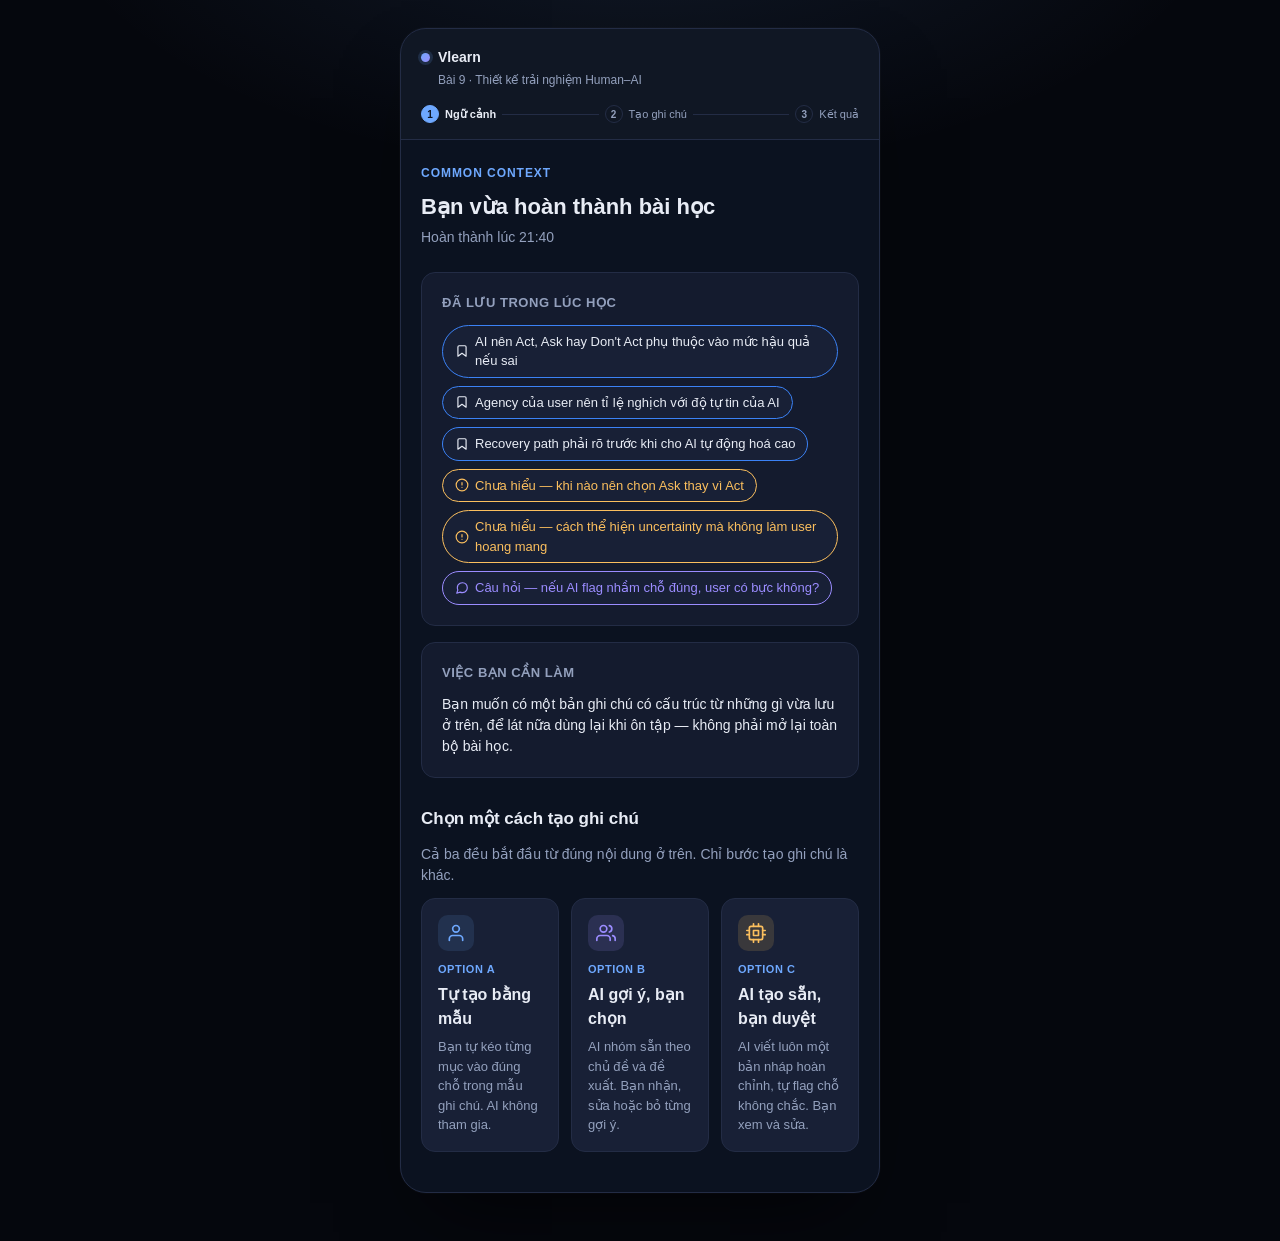
==== prototype-abc/prototype/index.html @ d4007edc "prototype" ====
<!DOCTYPE html>
<html lang="vi">
<head>
<meta charset="UTF-8">
<meta name="viewport" content="width=device-width, initial-scale=1.0">
<title>AI Notes — Common Context</title>
<link rel="stylesheet" href="style.css">
</head>
<body>
<div class="page-shell">
  <div class="topbar">
    <div class="topbar-brand"><span class="dot"></span> Vlearn</div>
    <div class="topbar-lesson">Bài 9 · Thiết kế trải nghiệm Human–AI</div>
    <div class="stepper">
      <div class="step active"><span class="num">1</span> Ngữ cảnh</div>
      <div class="step-line"></div>
      <div class="step"><span class="num">2</span> Tạo ghi chú</div>
      <div class="step-line"></div>
      <div class="step"><span class="num">3</span> Kết quả</div>
    </div>
  </div>
<div class="wrap">
  <div class="eyebrow" style="margin-top:20px;">Common context</div>
  <h1>Bạn vừa hoàn thành bài học</h1>
  <p class="sub">Hoàn thành lúc 21:40</p>

  <div class="card">
    <div class="card-title">Đã lưu trong lúc học</div>
    <div class="chip-row" id="fixture-chips">
      <span class="chip highlight">
        <svg class="icon" viewBox="0 0 24 24" fill="none" stroke="currentColor" stroke-width="2" stroke-linecap="round" stroke-linejoin="round"><path d="M19 21l-7-5-7 5V5a2 2 0 0 1 2-2h10a2 2 0 0 1 2 2z"/></svg>
        AI nên Act, Ask hay Don't Act phụ thuộc vào mức hậu quả nếu sai</span>
      <span class="chip highlight">
        <svg class="icon" viewBox="0 0 24 24" fill="none" stroke="currentColor" stroke-width="2" stroke-linecap="round" stroke-linejoin="round"><path d="M19 21l-7-5-7 5V5a2 2 0 0 1 2-2h10a2 2 0 0 1 2 2z"/></svg>
        Agency của user nên tỉ lệ nghịch với độ tự tin của AI</span>
      <span class="chip highlight">
        <svg class="icon" viewBox="0 0 24 24" fill="none" stroke="currentColor" stroke-width="2" stroke-linecap="round" stroke-linejoin="round"><path d="M19 21l-7-5-7 5V5a2 2 0 0 1 2-2h10a2 2 0 0 1 2 2z"/></svg>
        Recovery path phải rõ trước khi cho AI tự động hoá cao</span>
      <span class="chip unclear">
        <svg class="icon" viewBox="0 0 24 24" fill="none" stroke="currentColor" stroke-width="2" stroke-linecap="round" stroke-linejoin="round"><circle cx="12" cy="12" r="10"/><line x1="12" y1="8" x2="12" y2="12"/><line x1="12" y1="16" x2="12.01" y2="16"/></svg>
        Chưa hiểu — khi nào nên chọn Ask thay vì Act</span>
      <span class="chip unclear">
        <svg class="icon" viewBox="0 0 24 24" fill="none" stroke="currentColor" stroke-width="2" stroke-linecap="round" stroke-linejoin="round"><circle cx="12" cy="12" r="10"/><line x1="12" y1="8" x2="12" y2="12"/><line x1="12" y1="16" x2="12.01" y2="16"/></svg>
        Chưa hiểu — cách thể hiện uncertainty mà không làm user hoang mang</span>
      <span class="chip question">
        <svg class="icon" viewBox="0 0 24 24" fill="none" stroke="currentColor" stroke-width="2" stroke-linecap="round" stroke-linejoin="round"><path d="M21 11.5a8.38 8.38 0 0 1-.9 3.8 8.5 8.5 0 0 1-7.6 4.7 8.38 8.38 0 0 1-3.8-.9L3 21l1.9-5.7a8.38 8.38 0 0 1-.9-3.8 8.5 8.5 0 0 1 4.7-7.6 8.38 8.38 0 0 1 3.8-.9h.5a8.48 8.48 0 0 1 8 8v.5z"/></svg>
        Câu hỏi — nếu AI flag nhầm chỗ đúng, user có bực không?</span>
    </div>
  </div>

  <div class="card">
    <div class="card-title">Việc bạn cần làm</div>
    <p style="margin:0; font-size:14px;">Bạn muốn có một bản ghi chú có cấu trúc từ những gì vừa lưu ở trên, để lát nữa dùng lại khi ôn tập — không phải mở lại toàn bộ bài học.</p>
  </div>

  <h2 style="margin-top:28px;">Chọn một cách tạo ghi chú</h2>
  <p class="sub" style="margin-bottom:12px;">Cả ba đều bắt đầu từ đúng nội dung ở trên. Chỉ bước tạo ghi chú là khác.</p>

  <div class="option-grid">
    <a class="option-card" href="option-a.html">
      <span class="option-icon">
        <svg class="icon-lg" viewBox="0 0 24 24" fill="none" stroke="currentColor" stroke-width="2" stroke-linecap="round" stroke-linejoin="round"><path d="M20 21v-2a4 4 0 0 0-4-4H8a4 4 0 0 0-4 4v2"/><circle cx="12" cy="7" r="4"/></svg>
      </span>
      <span class="option-tag">OPTION A</span>
      <strong>Tự tạo bằng mẫu</strong>
      <div class="option-desc">Bạn tự kéo từng mục vào đúng chỗ trong mẫu ghi chú. AI không tham gia.</div>
    </a>
    <a class="option-card" href="option-b.html">
      <span class="option-icon co">
        <svg class="icon-lg" viewBox="0 0 24 24" fill="none" stroke="currentColor" stroke-width="2" stroke-linecap="round" stroke-linejoin="round"><path d="M17 21v-2a4 4 0 0 0-4-4H5a4 4 0 0 0-4 4v2"/><circle cx="9" cy="7" r="4"/><path d="M23 21v-2a4 4 0 0 0-3-3.87"/><path d="M16 3.13a4 4 0 0 1 0 7.75"/></svg>
      </span>
      <span class="option-tag">OPTION B</span>
      <strong>AI gợi ý, bạn chọn</strong>
      <div class="option-desc">AI nhóm sẵn theo chủ đề và đề xuất. Bạn nhận, sửa hoặc bỏ từng gợi ý.</div>
    </a>
    <a class="option-card" href="option-c.html">
      <span class="option-icon ai">
        <svg class="icon-lg" viewBox="0 0 24 24" fill="none" stroke="currentColor" stroke-width="2" stroke-linecap="round" stroke-linejoin="round"><rect x="4" y="4" width="16" height="16" rx="2"/><rect x="9" y="9" width="6" height="6"/><line x1="9" y1="1" x2="9" y2="4"/><line x1="15" y1="1" x2="15" y2="4"/><line x1="9" y1="20" x2="9" y2="23"/><line x1="15" y1="20" x2="15" y2="23"/><line x1="20" y1="9" x2="23" y2="9"/><line x1="20" y1="14" x2="23" y2="14"/><line x1="1" y1="9" x2="4" y2="9"/><line x1="1" y1="14" x2="4" y2="14"/></svg>
      </span>
      <span class="option-tag">OPTION C</span>
      <strong>AI tạo sẵn, bạn duyệt</strong>
      <div class="option-desc">AI viết luôn một bản nháp hoàn chỉnh, tự flag chỗ không chắc. Bạn xem và sửa.</div>
    </a>
  </div>
</div>
</div>
</body>
</html>
---- prototype-abc/prototype/style.css ----
:root {
  --page-bg: #05070d;
  --bg: #0b1220;
  --card: #141b2e;
  --card-2: #182036;
  --border: #232c45;
  --text: #e8ecf5;
  --text-dim: #93a0bd;
  --accent: #6ea8fe;
  --accent-2: #9b8cff;
  --ok: #4ade80;
  --warn: #fbbf5e;
  --danger: #f87171;
  --radius: 14px;
}

* { box-sizing: border-box; }

body {
  margin: 0;
  font-family: -apple-system, "Segoe UI", Inter, Roboto, sans-serif;
  background: var(--page-bg);
  background-image: radial-gradient(600px 300px at 50% -10%, rgba(110,168,254,0.12), transparent);
  color: var(--text);
  line-height: 1.5;
  min-height: 100vh;
  display: flex;
  justify-content: center;
  padding: 28px 12px 48px;
}

.page-shell {
  width: 100%;
  max-width: 480px;
  background: var(--bg);
  border: 1px solid var(--border);
  border-radius: 26px;
  overflow: hidden;
  box-shadow: 0 40px 80px -30px rgba(0,0,0,0.65), 0 0 0 1px rgba(255,255,255,0.02);
  height: fit-content;
}

.wrap {
  max-width: none;
  margin: 0;
  padding: 4px 20px 40px;
}

.topbar {
  padding: 18px 20px 16px;
  border-bottom: 1px solid var(--border);
  background: rgba(255,255,255,0.02);
}

.topbar-brand {
  display: flex;
  align-items: center;
  gap: 8px;
  font-weight: 700;
  font-size: 14px;
}

.topbar-brand .dot {
  width: 9px;
  height: 9px;
  border-radius: 50%;
  background: linear-gradient(135deg, var(--accent), var(--accent-2));
  box-shadow: 0 0 0 3px rgba(110,168,254,0.15);
}

.topbar-lesson {
  font-size: 12px;
  color: var(--text-dim);
  margin-top: 3px;
  padding-left: 17px;
}

.stepper {
  display: flex;
  align-items: center;
  gap: 6px;
  margin-top: 16px;
}

.step {
  display: flex;
  align-items: center;
  gap: 6px;
  font-size: 11px;
  color: var(--text-dim);
  white-space: nowrap;
}

.step .num {
  width: 18px;
  height: 18px;
  border-radius: 50%;
  border: 1.5px solid var(--border);
  display: flex;
  align-items: center;
  justify-content: center;
  font-size: 10px;
  font-weight: 700;
  flex-shrink: 0;
}

.step.done .num {
  background: var(--ok);
  border-color: var(--ok);
  color: #0b1220;
}

.step.active .num {
  background: var(--accent);
  border-color: var(--accent);
  color: #0b1220;
}

.step.active {
  color: var(--text);
  font-weight: 600;
}

.step-line {
  flex: 1;
  height: 1px;
  background: var(--border);
  min-width: 10px;
}

.step-line.done {
  background: var(--ok);
}

.eyebrow {
  font-size: 12px;
  letter-spacing: 0.08em;
  text-transform: uppercase;
  color: var(--accent);
  font-weight: 600;
  margin-bottom: 8px;
}

h1 {
  font-size: 22px;
  margin: 0 0 4px;
}

h2 {
  font-size: 17px;
  margin: 0 0 12px;
}

p.sub {
  color: var(--text-dim);
  font-size: 14px;
  margin: 0 0 24px;
}

.card {
  background: var(--card);
  border: 1px solid var(--border);
  border-radius: var(--radius);
  padding: 20px;
  margin-bottom: 16px;
}

.card-title {
  font-weight: 600;
  font-size: 13px;
  color: var(--text-dim);
  text-transform: uppercase;
  letter-spacing: 0.04em;
  margin-bottom: 12px;
}

.chip-row {
  display: flex;
  flex-wrap: wrap;
  gap: 8px;
}

.chip {
  background: var(--card-2);
  border: 1px solid var(--border);
  border-radius: 999px;
  padding: 6px 12px;
  font-size: 13px;
  color: var(--text);
}

.chip.highlight { border-color: #3b82f6; }
.chip.unclear { border-color: var(--warn); color: var(--warn); }
.chip.question { border-color: var(--accent-2); color: var(--accent-2); }

.option-grid {
  display: grid;
  grid-template-columns: repeat(3, 1fr);
  gap: 12px;
  margin-top: 8px;
}

@media (max-width: 620px) {
  .option-grid { grid-template-columns: 1fr; }
}

.option-card {
  display: block;
  background: var(--card-2);
  border: 1px solid var(--border);
  border-radius: var(--radius);
  padding: 16px;
  text-decoration: none;
  color: var(--text);
  transition: border-color 0.15s, transform 0.15s;
}

.option-card:hover {
  border-color: var(--accent);
  transform: translateY(-1px);
}

.option-tag {
  font-size: 11px;
  font-weight: 700;
  letter-spacing: 0.05em;
  color: var(--accent);
  margin-bottom: 6px;
  display: block;
}

.option-desc {
  font-size: 13px;
  color: var(--text-dim);
  margin-top: 6px;
}

button, .btn {
  font-family: inherit;
  font-size: 14px;
  font-weight: 600;
  border-radius: 10px;
  border: 1px solid var(--border);
  background: var(--card-2);
  color: var(--text);
  padding: 10px 16px;
  cursor: pointer;
}

button.primary {
  background: var(--accent);
  border-color: var(--accent);
  color: #0b1220;
}

button.primary:disabled {
  opacity: 0.4;
  cursor: not-allowed;
}

button.ghost {
  background: transparent;
}

button.small {
  padding: 6px 10px;
  font-size: 12px;
}

.btn-row {
  display: flex;
  gap: 10px;
  margin-top: 16px;
  flex-wrap: wrap;
}

.bucket {
  border: 1.5px dashed var(--border);
  border-radius: 10px;
  padding: 12px;
  min-height: 56px;
  margin-bottom: 10px;
}

.bucket.active-target {
  border-color: var(--accent);
  background: rgba(110, 168, 254, 0.08);
}

.bucket-label {
  font-size: 12px;
  font-weight: 600;
  color: var(--text-dim);
  margin-bottom: 8px;
}

.bucket-empty {
  font-size: 12px;
  color: #566080;
  font-style: italic;
}

.chip.selected {
  outline: 2px solid var(--accent);
  outline-offset: 1px;
}

.suggestion-group {
  border: 1px solid var(--border);
  border-radius: 10px;
  padding: 14px;
  margin-bottom: 12px;
  background: var(--card-2);
}

.suggestion-group.rejected {
  opacity: 0.4;
}

.suggestion-badge {
  display: inline-block;
  font-size: 11px;
  font-weight: 700;
  color: #0b1220;
  background: var(--accent-2);
  padding: 2px 8px;
  border-radius: 999px;
  margin-bottom: 8px;
}

.suggestion-items {
  font-size: 13px;
  color: var(--text-dim);
  margin-bottom: 10px;
}

.suggestion-actions {
  display: flex;
  gap: 8px;
}

.note-draft {
  background: var(--card-2);
  border: 1px solid var(--border);
  border-radius: 10px;
  padding: 18px;
  font-size: 14px;
  white-space: pre-wrap;
}

.flag {
  background: rgba(251, 197, 94, 0.18);
  border-bottom: 2px dotted var(--warn);
  padding: 1px 2px;
  border-radius: 3px;
  cursor: help;
  position: relative;
}

.flag:hover::after {
  content: attr(data-flag);
  position: absolute;
  left: 0;
  top: 130%;
  background: #1d2540;
  border: 1px solid var(--border);
  color: var(--warn);
  font-size: 12px;
  padding: 8px 10px;
  border-radius: 8px;
  width: 220px;
  z-index: 10;
  white-space: normal;
}

.toast {
  position: fixed;
  bottom: 24px;
  left: 50%;
  transform: translateX(-50%);
  background: #1d2540;
  border: 1px solid var(--accent);
  color: var(--text);
  padding: 10px 18px;
  border-radius: 999px;
  font-size: 13px;
  opacity: 0;
  pointer-events: none;
  transition: opacity 0.2s;
}

.toast.show { opacity: 1; }

.result-banner {
  display: flex;
  align-items: center;
  gap: 8px;
  color: var(--ok);
  font-size: 13px;
  font-weight: 600;
  margin-bottom: 14px;
}

.crumbs {
  font-size: 12px;
  color: var(--text-dim);
  margin-bottom: 18px;
}

.crumbs a { color: var(--text-dim); }

textarea.edit-area {
  width: 100%;
  min-height: 160px;
  background: var(--card-2);
  border: 1px solid var(--accent);
  border-radius: 10px;
  color: var(--text);
  font-family: inherit;
  font-size: 14px;
  padding: 14px;
  resize: vertical;
}

/* --- icons & UI polish --- */

.icon {
  width: 14px;
  height: 14px;
  vertical-align: -2px;
  flex-shrink: 0;
}

.icon-lg {
  width: 20px;
  height: 20px;
  flex-shrink: 0;
}

button svg, .btn svg {
  margin-right: 5px;
}

.chip {
  display: inline-flex;
  align-items: center;
  gap: 6px;
}

.option-icon {
  width: 36px;
  height: 36px;
  border-radius: 10px;
  display: flex;
  align-items: center;
  justify-content: center;
  margin-bottom: 10px;
  background: rgba(110,168,254,0.12);
  color: var(--accent);
}

.option-icon.co {
  background: rgba(155,140,255,0.14);
  color: var(--accent-2);
}

.option-icon.ai {
  background: rgba(251,197,94,0.14);
  color: var(--warn);
}

.suggestion-badge svg {
  vertical-align: -2px;
  margin-right: 3px;
}

.card {
  animation: fadeUp 0.25s ease both;
}

@keyframes fadeUp {
  from { opacity: 0; transform: translateY(6px); }
  to { opacity: 1; transform: none; }
}

.check-pop {
  width: 52px;
  height: 52px;
  border-radius: 50%;
  background: rgba(74,222,128,0.14);
  display: flex;
  align-items: center;
  justify-content: center;
  margin: 2px 0 14px;
  animation: pop 0.35s ease;
}

.check-pop svg {
  width: 26px;
  height: 26px;
  color: var(--ok);
}

@keyframes pop {
  from { transform: scale(0.5); opacity: 0; }
  to { transform: scale(1); opacity: 1; }
}

.step-labels-hint {
  font-size: 10px;
  color: #566080;
}
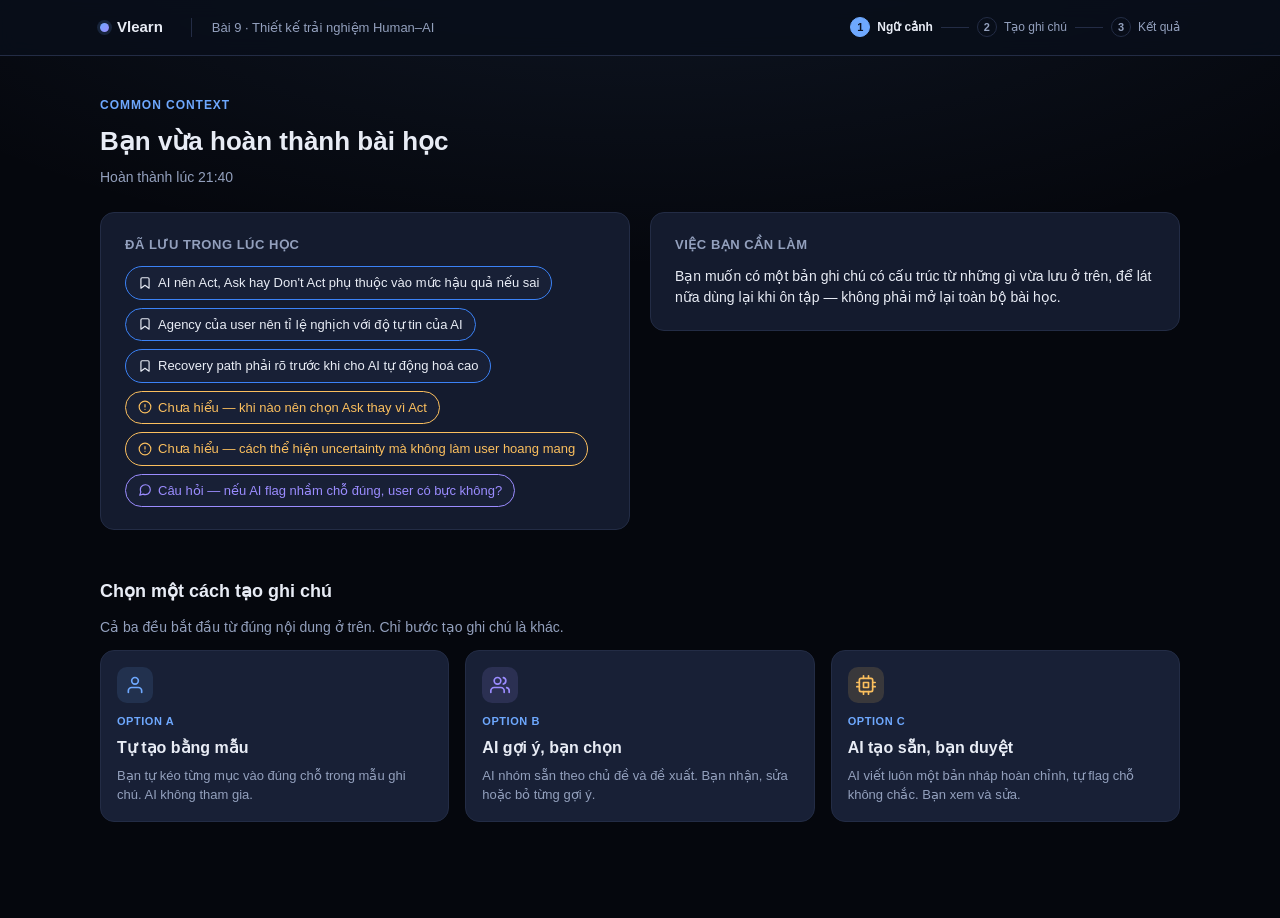
==== commit 91d7b881: "prototype web" ====
--- a/prototype-abc/prototype/index.html
+++ b/prototype-abc/prototype/index.html
@@ -7,10 +7,10 @@
 <link rel="stylesheet" href="style.css">
 </head>
 <body>
-<div class="page-shell">
-  <div class="topbar">
-    <div class="topbar-brand"><span class="dot"></span> Vlearn</div>
-    <div class="topbar-lesson">Bài 9 · Thiết kế trải nghiệm Human–AI</div>
+<header class="app-header">
+  <div class="header-inner container">
+    <div class="brand"><span class="dot"></span> Vlearn</div>
+    <div class="lesson-name">Bài 9 · Thiết kế trải nghiệm Human–AI</div>
     <div class="stepper">
       <div class="step active"><span class="num">1</span> Ngữ cảnh</div>
       <div class="step-line"></div>
@@ -19,41 +19,44 @@
       <div class="step"><span class="num">3</span> Kết quả</div>
     </div>
   </div>
-<div class="wrap">
-  <div class="eyebrow" style="margin-top:20px;">Common context</div>
+</header>
+<main class="container page-content">
+  <div class="eyebrow">Common context</div>
   <h1>Bạn vừa hoàn thành bài học</h1>
   <p class="sub">Hoàn thành lúc 21:40</p>
 
-  <div class="card">
-    <div class="card-title">Đã lưu trong lúc học</div>
-    <div class="chip-row" id="fixture-chips">
-      <span class="chip highlight">
-        <svg class="icon" viewBox="0 0 24 24" fill="none" stroke="currentColor" stroke-width="2" stroke-linecap="round" stroke-linejoin="round"><path d="M19 21l-7-5-7 5V5a2 2 0 0 1 2-2h10a2 2 0 0 1 2 2z"/></svg>
-        AI nên Act, Ask hay Don't Act phụ thuộc vào mức hậu quả nếu sai</span>
-      <span class="chip highlight">
-        <svg class="icon" viewBox="0 0 24 24" fill="none" stroke="currentColor" stroke-width="2" stroke-linecap="round" stroke-linejoin="round"><path d="M19 21l-7-5-7 5V5a2 2 0 0 1 2-2h10a2 2 0 0 1 2 2z"/></svg>
-        Agency của user nên tỉ lệ nghịch với độ tự tin của AI</span>
-      <span class="chip highlight">
-        <svg class="icon" viewBox="0 0 24 24" fill="none" stroke="currentColor" stroke-width="2" stroke-linecap="round" stroke-linejoin="round"><path d="M19 21l-7-5-7 5V5a2 2 0 0 1 2-2h10a2 2 0 0 1 2 2z"/></svg>
-        Recovery path phải rõ trước khi cho AI tự động hoá cao</span>
-      <span class="chip unclear">
-        <svg class="icon" viewBox="0 0 24 24" fill="none" stroke="currentColor" stroke-width="2" stroke-linecap="round" stroke-linejoin="round"><circle cx="12" cy="12" r="10"/><line x1="12" y1="8" x2="12" y2="12"/><line x1="12" y1="16" x2="12.01" y2="16"/></svg>
-        Chưa hiểu — khi nào nên chọn Ask thay vì Act</span>
-      <span class="chip unclear">
-        <svg class="icon" viewBox="0 0 24 24" fill="none" stroke="currentColor" stroke-width="2" stroke-linecap="round" stroke-linejoin="round"><circle cx="12" cy="12" r="10"/><line x1="12" y1="8" x2="12" y2="12"/><line x1="12" y1="16" x2="12.01" y2="16"/></svg>
-        Chưa hiểu — cách thể hiện uncertainty mà không làm user hoang mang</span>
-      <span class="chip question">
-        <svg class="icon" viewBox="0 0 24 24" fill="none" stroke="currentColor" stroke-width="2" stroke-linecap="round" stroke-linejoin="round"><path d="M21 11.5a8.38 8.38 0 0 1-.9 3.8 8.5 8.5 0 0 1-7.6 4.7 8.38 8.38 0 0 1-3.8-.9L3 21l1.9-5.7a8.38 8.38 0 0 1-.9-3.8 8.5 8.5 0 0 1 4.7-7.6 8.38 8.38 0 0 1 3.8-.9h.5a8.48 8.48 0 0 1 8 8v.5z"/></svg>
-        Câu hỏi — nếu AI flag nhầm chỗ đúng, user có bực không?</span>
+  <div class="split-2">
+    <div class="card">
+      <div class="card-title">Đã lưu trong lúc học</div>
+      <div class="chip-row" id="fixture-chips">
+        <span class="chip highlight">
+          <svg class="icon" viewBox="0 0 24 24" fill="none" stroke="currentColor" stroke-width="2" stroke-linecap="round" stroke-linejoin="round"><path d="M19 21l-7-5-7 5V5a2 2 0 0 1 2-2h10a2 2 0 0 1 2 2z"/></svg>
+          AI nên Act, Ask hay Don't Act phụ thuộc vào mức hậu quả nếu sai</span>
+        <span class="chip highlight">
+          <svg class="icon" viewBox="0 0 24 24" fill="none" stroke="currentColor" stroke-width="2" stroke-linecap="round" stroke-linejoin="round"><path d="M19 21l-7-5-7 5V5a2 2 0 0 1 2-2h10a2 2 0 0 1 2 2z"/></svg>
+          Agency của user nên tỉ lệ nghịch với độ tự tin của AI</span>
+        <span class="chip highlight">
+          <svg class="icon" viewBox="0 0 24 24" fill="none" stroke="currentColor" stroke-width="2" stroke-linecap="round" stroke-linejoin="round"><path d="M19 21l-7-5-7 5V5a2 2 0 0 1 2-2h10a2 2 0 0 1 2 2z"/></svg>
+          Recovery path phải rõ trước khi cho AI tự động hoá cao</span>
+        <span class="chip unclear">
+          <svg class="icon" viewBox="0 0 24 24" fill="none" stroke="currentColor" stroke-width="2" stroke-linecap="round" stroke-linejoin="round"><circle cx="12" cy="12" r="10"/><line x1="12" y1="8" x2="12" y2="12"/><line x1="12" y1="16" x2="12.01" y2="16"/></svg>
+          Chưa hiểu — khi nào nên chọn Ask thay vì Act</span>
+        <span class="chip unclear">
+          <svg class="icon" viewBox="0 0 24 24" fill="none" stroke="currentColor" stroke-width="2" stroke-linecap="round" stroke-linejoin="round"><circle cx="12" cy="12" r="10"/><line x1="12" y1="8" x2="12" y2="12"/><line x1="12" y1="16" x2="12.01" y2="16"/></svg>
+          Chưa hiểu — cách thể hiện uncertainty mà không làm user hoang mang</span>
+        <span class="chip question">
+          <svg class="icon" viewBox="0 0 24 24" fill="none" stroke="currentColor" stroke-width="2" stroke-linecap="round" stroke-linejoin="round"><path d="M21 11.5a8.38 8.38 0 0 1-.9 3.8 8.5 8.5 0 0 1-7.6 4.7 8.38 8.38 0 0 1-3.8-.9L3 21l1.9-5.7a8.38 8.38 0 0 1-.9-3.8 8.5 8.5 0 0 1 4.7-7.6 8.38 8.38 0 0 1 3.8-.9h.5a8.48 8.48 0 0 1 8 8v.5z"/></svg>
+          Câu hỏi — nếu AI flag nhầm chỗ đúng, user có bực không?</span>
+      </div>
+    </div>
+
+    <div class="card">
+      <div class="card-title">Việc bạn cần làm</div>
+      <p style="margin:0; font-size:14px;">Bạn muốn có một bản ghi chú có cấu trúc từ những gì vừa lưu ở trên, để lát nữa dùng lại khi ôn tập — không phải mở lại toàn bộ bài học.</p>
     </div>
   </div>
 
-  <div class="card">
-    <div class="card-title">Việc bạn cần làm</div>
-    <p style="margin:0; font-size:14px;">Bạn muốn có một bản ghi chú có cấu trúc từ những gì vừa lưu ở trên, để lát nữa dùng lại khi ôn tập — không phải mở lại toàn bộ bài học.</p>
-  </div>
-
-  <h2 style="margin-top:28px;">Chọn một cách tạo ghi chú</h2>
+  <h2 style="margin-top:32px;">Chọn một cách tạo ghi chú</h2>
   <p class="sub" style="margin-bottom:12px;">Cả ba đều bắt đầu từ đúng nội dung ở trên. Chỉ bước tạo ghi chú là khác.</p>
 
   <div class="option-grid">
@@ -82,7 +85,6 @@
       <div class="option-desc">AI viết luôn một bản nháp hoàn chỉnh, tự flag chỗ không chắc. Bạn xem và sửa.</div>
     </a>
   </div>
-</div>
-</div>
+</main>
 </body>
 </html>
--- a/prototype-abc/prototype/style.css
+++ b/prototype-abc/prototype/style.css
@@ -20,47 +20,46 @@
   margin: 0;
   font-family: -apple-system, "Segoe UI", Inter, Roboto, sans-serif;
   background: var(--page-bg);
-  background-image: radial-gradient(600px 300px at 50% -10%, rgba(110,168,254,0.12), transparent);
+  background-image: radial-gradient(900px 360px at 50% -10%, rgba(110,168,254,0.10), transparent);
   color: var(--text);
   line-height: 1.5;
   min-height: 100vh;
-  display: flex;
-  justify-content: center;
-  padding: 28px 12px 48px;
-}
-
-.page-shell {
-  width: 100%;
-  max-width: 480px;
-  background: var(--bg);
-  border: 1px solid var(--border);
-  border-radius: 26px;
-  overflow: hidden;
-  box-shadow: 0 40px 80px -30px rgba(0,0,0,0.65), 0 0 0 1px rgba(255,255,255,0.02);
-  height: fit-content;
-}
-
-.wrap {
-  max-width: none;
-  margin: 0;
-  padding: 4px 20px 40px;
-}
-
-.topbar {
-  padding: 18px 20px 16px;
+}
+
+.container {
+  max-width: 1080px;
+  margin: 0 auto;
+  padding: 0 32px;
+}
+
+.app-header {
+  position: sticky;
+  top: 0;
+  z-index: 20;
+  background: rgba(9,14,26,0.86);
+  backdrop-filter: blur(10px);
+  -webkit-backdrop-filter: blur(10px);
   border-bottom: 1px solid var(--border);
-  background: rgba(255,255,255,0.02);
-}
-
-.topbar-brand {
+}
+
+.header-inner {
+  display: flex;
+  align-items: center;
+  gap: 28px;
+  padding: 16px 0;
+  flex-wrap: wrap;
+}
+
+.brand {
   display: flex;
   align-items: center;
   gap: 8px;
   font-weight: 700;
-  font-size: 14px;
-}
-
-.topbar-brand .dot {
+  font-size: 15px;
+  flex-shrink: 0;
+}
+
+.brand .dot {
   width: 9px;
   height: 9px;
   border-radius: 50%;
@@ -68,38 +67,39 @@
   box-shadow: 0 0 0 3px rgba(110,168,254,0.15);
 }
 
-.topbar-lesson {
-  font-size: 12px;
-  color: var(--text-dim);
-  margin-top: 3px;
-  padding-left: 17px;
+.lesson-name {
+  font-size: 13px;
+  color: var(--text-dim);
+  padding-left: 20px;
+  border-left: 1px solid var(--border);
+  flex-shrink: 0;
 }
 
 .stepper {
   display: flex;
   align-items: center;
-  gap: 6px;
-  margin-top: 16px;
+  gap: 8px;
+  margin-left: auto;
 }
 
 .step {
   display: flex;
   align-items: center;
-  gap: 6px;
-  font-size: 11px;
+  gap: 7px;
+  font-size: 12px;
   color: var(--text-dim);
   white-space: nowrap;
 }
 
 .step .num {
-  width: 18px;
-  height: 18px;
+  width: 20px;
+  height: 20px;
   border-radius: 50%;
   border: 1.5px solid var(--border);
   display: flex;
   align-items: center;
   justify-content: center;
-  font-size: 10px;
+  font-size: 11px;
   font-weight: 700;
   flex-shrink: 0;
 }
@@ -122,14 +122,98 @@
 }
 
 .step-line {
-  flex: 1;
+  width: 28px;
   height: 1px;
   background: var(--border);
-  min-width: 10px;
+  flex-shrink: 0;
 }
 
 .step-line.done {
   background: var(--ok);
+}
+
+.page-content {
+  padding: 40px 0 96px;
+  animation: contentIn 0.28s cubic-bezier(.2,.8,.2,1) both;
+}
+
+@keyframes contentIn {
+  from { opacity: 0; transform: translateY(8px); }
+  to { opacity: 1; transform: none; }
+}
+
+.reading-col {
+  max-width: 680px;
+}
+
+.split-2 {
+  display: grid;
+  grid-template-columns: 1fr 1fr;
+  gap: 20px;
+  align-items: start;
+}
+
+@media (max-width: 820px) {
+  .split-2 { grid-template-columns: 1fr; }
+}
+
+.split-main-side {
+  display: grid;
+  grid-template-columns: 1fr 280px;
+  gap: 24px;
+  align-items: start;
+}
+
+@media (max-width: 860px) {
+  .split-main-side { grid-template-columns: 1fr; }
+  .side-col { position: static !important; }
+}
+
+.side-col {
+  position: sticky;
+  top: 96px;
+  background: var(--card);
+  border: 1px solid var(--border);
+  border-radius: var(--radius);
+  padding: 20px;
+}
+
+.side-col h3 {
+  font-size: 12px;
+  text-transform: uppercase;
+  letter-spacing: 0.04em;
+  color: var(--text-dim);
+  margin: 0 0 14px;
+}
+
+.progress-track {
+  height: 6px;
+  border-radius: 999px;
+  background: var(--card-2);
+  overflow: hidden;
+  margin-bottom: 10px;
+}
+
+.progress-fill {
+  height: 100%;
+  background: linear-gradient(90deg, var(--accent), var(--accent-2));
+  border-radius: 999px;
+  transition: width 0.25s ease;
+  width: 0%;
+}
+
+.progress-caption {
+  font-size: 12px;
+  color: var(--text-dim);
+  margin-bottom: 18px;
+}
+
+.side-tip {
+  font-size: 12px;
+  color: var(--text-dim);
+  line-height: 1.6;
+  padding-top: 14px;
+  border-top: 1px solid var(--border);
 }
 
 .eyebrow {
@@ -142,12 +226,12 @@
 }
 
 h1 {
-  font-size: 22px;
-  margin: 0 0 4px;
+  font-size: 26px;
+  margin: 0 0 6px;
 }
 
 h2 {
-  font-size: 17px;
+  font-size: 18px;
   margin: 0 0 12px;
 }
 
@@ -155,13 +239,14 @@
   color: var(--text-dim);
   font-size: 14px;
   margin: 0 0 24px;
+  max-width: 620px;
 }
 
 .card {
   background: var(--card);
   border: 1px solid var(--border);
   border-radius: var(--radius);
-  padding: 20px;
+  padding: 22px 24px;
   margin-bottom: 16px;
 }
 
@@ -195,13 +280,9 @@
 
 .option-grid {
   display: grid;
-  grid-template-columns: repeat(3, 1fr);
-  gap: 12px;
+  grid-template-columns: repeat(auto-fit, minmax(240px, 1fr));
+  gap: 16px;
   margin-top: 8px;
-}
-
-@media (max-width: 620px) {
-  .option-grid { grid-template-columns: 1fr; }
 }
 
 .option-card {
@@ -212,12 +293,18 @@
   padding: 16px;
   text-decoration: none;
   color: var(--text);
-  transition: border-color 0.15s, transform 0.15s;
-}
+  transition: border-color 0.15s, transform 0.15s, box-shadow 0.15s;
+  animation: fadeUp 0.3s ease both;
+}
+
+.option-grid a:nth-child(1) { animation-delay: 0.04s; }
+.option-grid a:nth-child(2) { animation-delay: 0.09s; }
+.option-grid a:nth-child(3) { animation-delay: 0.14s; }
 
 .option-card:hover {
   border-color: var(--accent);
-  transform: translateY(-1px);
+  transform: translateY(-2px);
+  box-shadow: 0 12px 28px -14px rgba(110,168,254,0.35);
 }
 
 .option-tag {
@@ -510,3 +597,147 @@
   font-size: 10px;
   color: #566080;
 }
+
+/* --- flow & motion optimization pass --- */
+
+button, .btn {
+  transition: transform 0.12s ease, border-color 0.15s ease, box-shadow 0.15s ease, opacity 0.15s ease;
+}
+
+button:hover:not(:disabled), .btn:hover {
+  border-color: var(--accent);
+  transform: translateY(-1px);
+}
+
+button:active:not(:disabled), .btn:active {
+  transform: translateY(0);
+}
+
+button.primary:hover:not(:disabled) {
+  box-shadow: 0 8px 20px -8px rgba(110,168,254,0.55);
+}
+
+.bucket {
+  transition: border-color 0.15s ease, background 0.15s ease;
+}
+
+.bucket.drag-over {
+  border-color: var(--accent);
+  border-style: solid;
+  background: rgba(110,168,254,0.1);
+}
+
+.chip[draggable="true"] {
+  cursor: grab;
+  transition: transform 0.12s ease, box-shadow 0.12s ease, opacity 0.12s ease;
+}
+
+.chip[draggable="true"]:active {
+  cursor: grabbing;
+}
+
+.chip[draggable="true"]:hover {
+  transform: translateY(-1px);
+  box-shadow: 0 6px 14px -6px rgba(0,0,0,0.45);
+}
+
+.chip.dragging {
+  opacity: 0.35;
+}
+
+.hint-row {
+  display: flex;
+  align-items: center;
+  gap: 6px;
+  font-size: 12px;
+  color: var(--text-dim);
+  margin: -4px 0 14px;
+}
+
+/* skeleton / generating state (Option C) */
+
+.generating-badge {
+  display: inline-flex;
+  align-items: center;
+  gap: 7px;
+  font-size: 12px;
+  color: var(--accent);
+  margin-bottom: 12px;
+}
+
+.generating-dot {
+  width: 6px;
+  height: 6px;
+  border-radius: 50%;
+  background: var(--accent);
+  animation: blink 1s ease infinite;
+}
+
+.generating-dot:nth-child(2) { animation-delay: 0.15s; }
+.generating-dot:nth-child(3) { animation-delay: 0.3s; }
+
+@keyframes blink {
+  0%, 100% { opacity: 0.25; }
+  50% { opacity: 1; }
+}
+
+.skeleton-line {
+  height: 12px;
+  border-radius: 6px;
+  background: linear-gradient(90deg, var(--card-2) 25%, #202b4a 37%, var(--card-2) 63%);
+  background-size: 400% 100%;
+  animation: shimmer 1.3s ease infinite;
+  margin-bottom: 10px;
+}
+
+.skeleton-line.w-90 { width: 92%; }
+.skeleton-line.w-80 { width: 82%; }
+.skeleton-line.w-60 { width: 58%; }
+.skeleton-line.w-40 { width: 38%; }
+
+@keyframes shimmer {
+  0% { background-position: 100% 0; }
+  100% { background-position: 0 0; }
+}
+
+.note-draft {
+  transition: opacity 0.18s ease;
+}
+
+.note-draft.fading {
+  opacity: 0;
+}
+
+/* Option B: bulk action + collapsed rejected */
+
+.bulk-row {
+  display: flex;
+  gap: 8px;
+  margin-bottom: 12px;
+}
+
+.suggestion-group {
+  transition: opacity 0.2s ease, max-height 0.2s ease, padding 0.2s ease;
+}
+
+.suggestion-group.collapsed {
+  padding: 10px 14px;
+  display: flex;
+  align-items: center;
+  justify-content: space-between;
+  gap: 10px;
+  opacity: 0.65;
+}
+
+.suggestion-group.collapsed .collapsed-title {
+  font-size: 13px;
+  color: var(--text-dim);
+  text-decoration: line-through;
+  overflow: hidden;
+  text-overflow: ellipsis;
+  white-space: nowrap;
+}
+
+.flag:hover::after {
+  box-shadow: 0 10px 26px -8px rgba(0,0,0,0.65);
+}
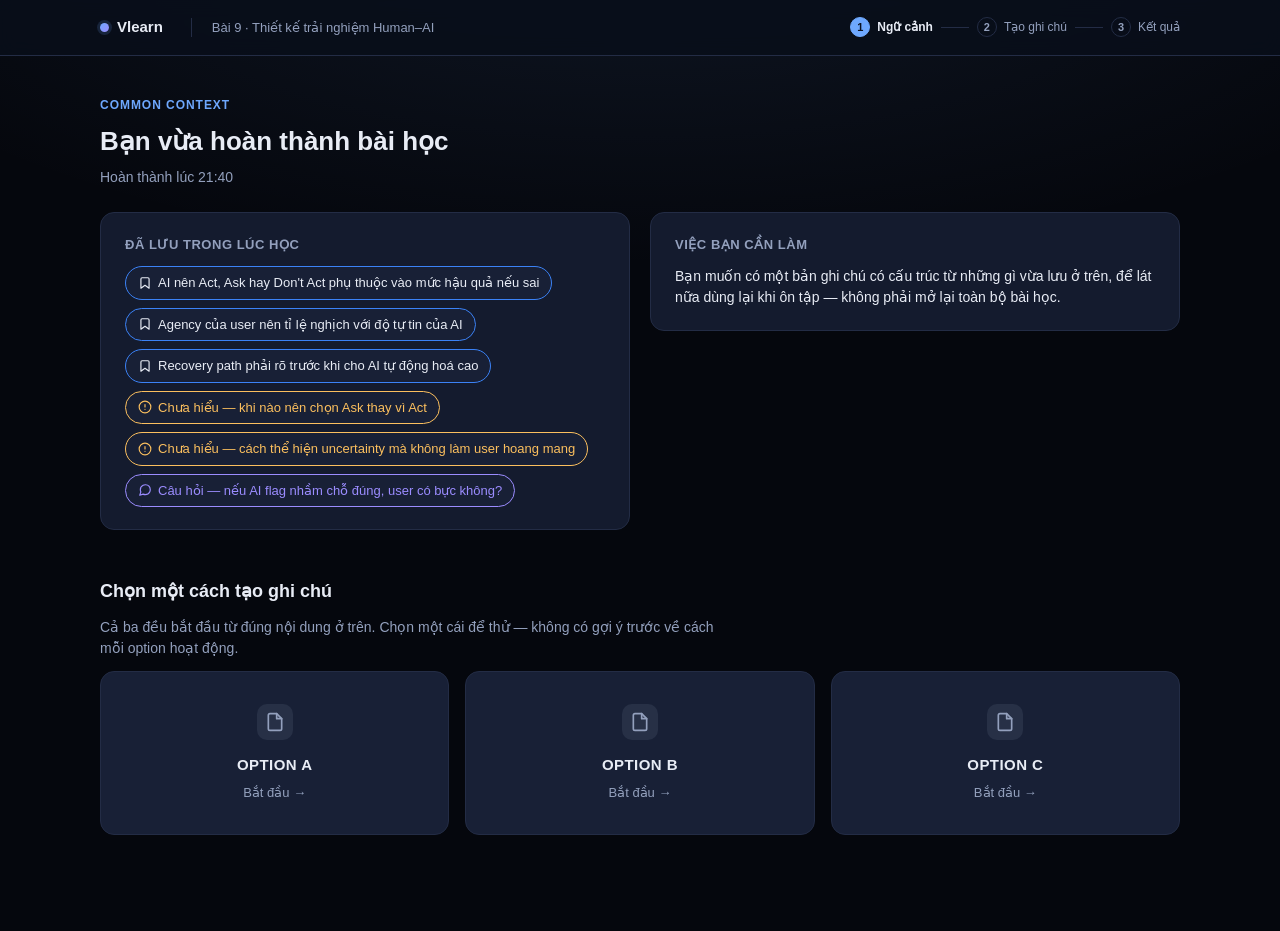
==== commit eb437ef1: "modified prototype" ====
--- a/prototype-abc/prototype/index.html
+++ b/prototype-abc/prototype/index.html
@@ -57,32 +57,29 @@
   </div>
 
   <h2 style="margin-top:32px;">Chọn một cách tạo ghi chú</h2>
-  <p class="sub" style="margin-bottom:12px;">Cả ba đều bắt đầu từ đúng nội dung ở trên. Chỉ bước tạo ghi chú là khác.</p>
+  <p class="sub" style="margin-bottom:12px;">Cả ba đều bắt đầu từ đúng nội dung ở trên. Chọn một cái để thử — không có gợi ý trước về cách mỗi option hoạt động.</p>
 
   <div class="option-grid">
-    <a class="option-card" href="option-a.html">
-      <span class="option-icon">
-        <svg class="icon-lg" viewBox="0 0 24 24" fill="none" stroke="currentColor" stroke-width="2" stroke-linecap="round" stroke-linejoin="round"><path d="M20 21v-2a4 4 0 0 0-4-4H8a4 4 0 0 0-4 4v2"/><circle cx="12" cy="7" r="4"/></svg>
+    <a class="option-card option-card-neutral" href="option-a.html">
+      <span class="option-icon neutral">
+        <svg class="icon-lg" viewBox="0 0 24 24" fill="none" stroke="currentColor" stroke-width="2" stroke-linecap="round" stroke-linejoin="round"><path d="M14 2H6a2 2 0 0 0-2 2v16a2 2 0 0 0 2 2h12a2 2 0 0 0 2-2V8z"/><polyline points="14 2 14 8 20 8"/></svg>
       </span>
       <span class="option-tag">OPTION A</span>
-      <strong>Tự tạo bằng mẫu</strong>
-      <div class="option-desc">Bạn tự kéo từng mục vào đúng chỗ trong mẫu ghi chú. AI không tham gia.</div>
+      <span class="option-cta">Bắt đầu →</span>
     </a>
-    <a class="option-card" href="option-b.html">
-      <span class="option-icon co">
-        <svg class="icon-lg" viewBox="0 0 24 24" fill="none" stroke="currentColor" stroke-width="2" stroke-linecap="round" stroke-linejoin="round"><path d="M17 21v-2a4 4 0 0 0-4-4H5a4 4 0 0 0-4 4v2"/><circle cx="9" cy="7" r="4"/><path d="M23 21v-2a4 4 0 0 0-3-3.87"/><path d="M16 3.13a4 4 0 0 1 0 7.75"/></svg>
+    <a class="option-card option-card-neutral" href="option-b.html">
+      <span class="option-icon neutral">
+        <svg class="icon-lg" viewBox="0 0 24 24" fill="none" stroke="currentColor" stroke-width="2" stroke-linecap="round" stroke-linejoin="round"><path d="M14 2H6a2 2 0 0 0-2 2v16a2 2 0 0 0 2 2h12a2 2 0 0 0 2-2V8z"/><polyline points="14 2 14 8 20 8"/></svg>
       </span>
       <span class="option-tag">OPTION B</span>
-      <strong>AI gợi ý, bạn chọn</strong>
-      <div class="option-desc">AI nhóm sẵn theo chủ đề và đề xuất. Bạn nhận, sửa hoặc bỏ từng gợi ý.</div>
+      <span class="option-cta">Bắt đầu →</span>
     </a>
-    <a class="option-card" href="option-c.html">
-      <span class="option-icon ai">
-        <svg class="icon-lg" viewBox="0 0 24 24" fill="none" stroke="currentColor" stroke-width="2" stroke-linecap="round" stroke-linejoin="round"><rect x="4" y="4" width="16" height="16" rx="2"/><rect x="9" y="9" width="6" height="6"/><line x1="9" y1="1" x2="9" y2="4"/><line x1="15" y1="1" x2="15" y2="4"/><line x1="9" y1="20" x2="9" y2="23"/><line x1="15" y1="20" x2="15" y2="23"/><line x1="20" y1="9" x2="23" y2="9"/><line x1="20" y1="14" x2="23" y2="14"/><line x1="1" y1="9" x2="4" y2="9"/><line x1="1" y1="14" x2="4" y2="14"/></svg>
+    <a class="option-card option-card-neutral" href="option-c.html">
+      <span class="option-icon neutral">
+        <svg class="icon-lg" viewBox="0 0 24 24" fill="none" stroke="currentColor" stroke-width="2" stroke-linecap="round" stroke-linejoin="round"><path d="M14 2H6a2 2 0 0 0-2 2v16a2 2 0 0 0 2 2h12a2 2 0 0 0 2-2V8z"/><polyline points="14 2 14 8 20 8"/></svg>
       </span>
       <span class="option-tag">OPTION C</span>
-      <strong>AI tạo sẵn, bạn duyệt</strong>
-      <div class="option-desc">AI viết luôn một bản nháp hoàn chỉnh, tự flag chỗ không chắc. Bạn xem và sửa.</div>
+      <span class="option-cta">Bắt đầu →</span>
     </a>
   </div>
 </main>
--- a/prototype-abc/prototype/style.css
+++ b/prototype-abc/prototype/style.css
@@ -307,6 +307,45 @@
   box-shadow: 0 12px 28px -14px rgba(110,168,254,0.35);
 }
 
+/* Neutral option picker — same look for A/B/C so the label is the only
+   difference, avoiding priming testers toward one mechanism before they try it. */
+
+.option-card-neutral {
+  text-align: center;
+  padding: 32px 16px;
+  display: flex;
+  flex-direction: column;
+  align-items: center;
+}
+
+.option-icon.neutral {
+  background: rgba(147,160,189,0.12);
+  color: var(--text-dim);
+  margin: 0 auto 14px;
+}
+
+.option-card-neutral:hover .option-icon.neutral {
+  background: rgba(110,168,254,0.16);
+  color: var(--accent);
+}
+
+.option-card-neutral .option-tag {
+  font-size: 15px;
+  letter-spacing: 0.03em;
+  color: var(--text);
+  margin-bottom: 4px;
+}
+
+.option-cta {
+  font-size: 13px;
+  color: var(--text-dim);
+  margin-top: 2px;
+}
+
+.option-card-neutral:hover .option-cta {
+  color: var(--accent);
+}
+
 .option-tag {
   font-size: 11px;
   font-weight: 700;
